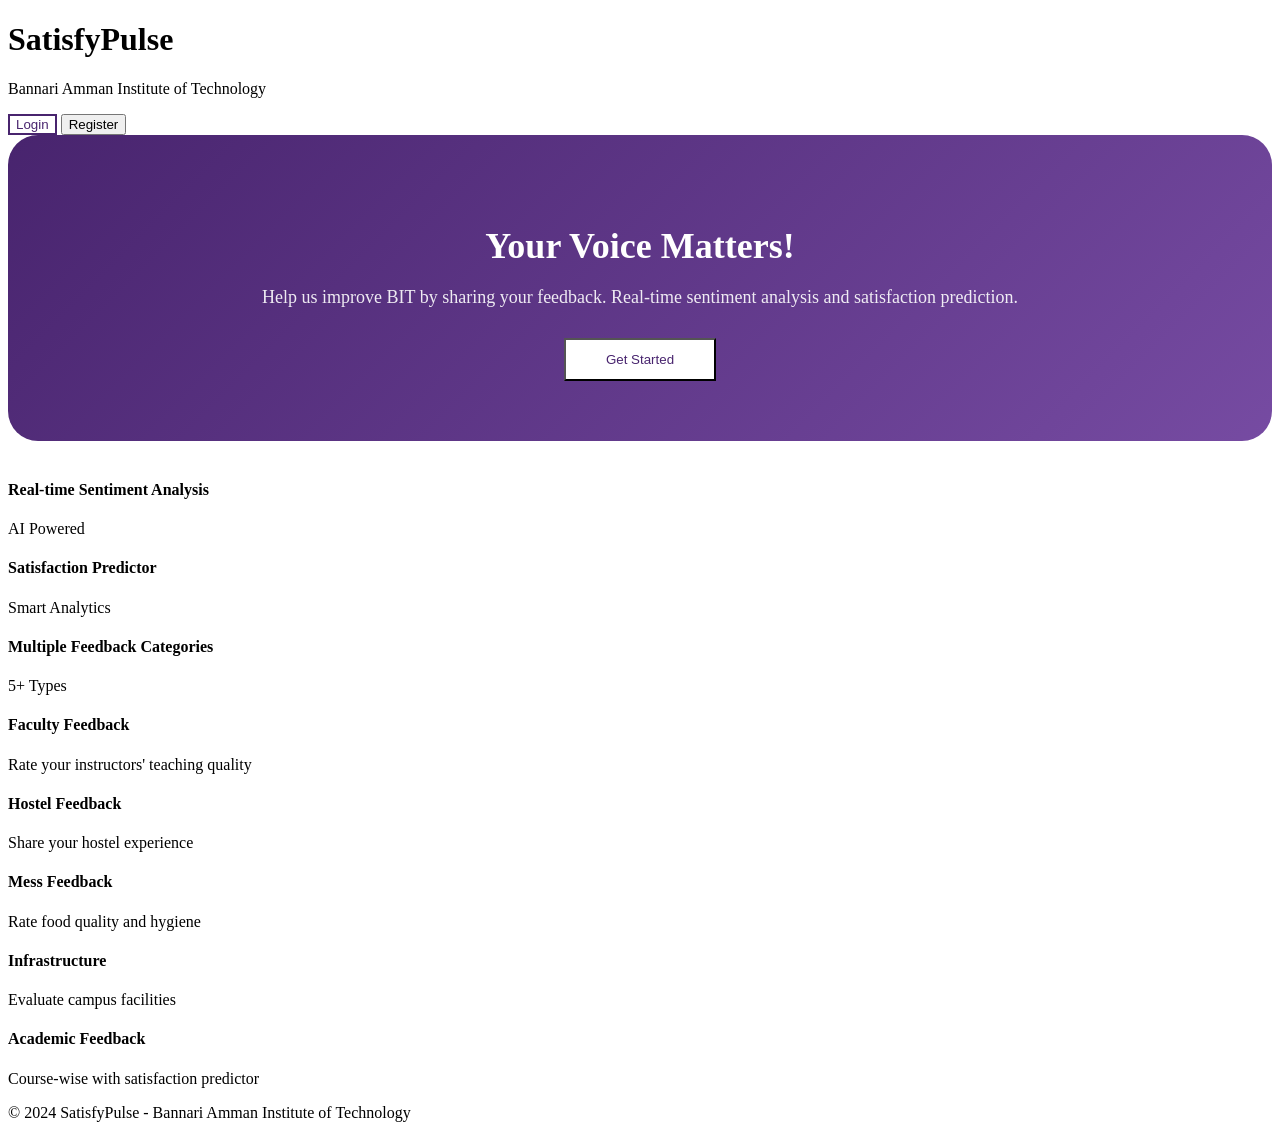
==== frontend/index.html @ 947a4188 "Initial commit - full project" ====
<!DOCTYPE html>
<html lang="en">
<head>
    <meta charset="UTF-8">
    <meta name="viewport" content="width=device-width, initial-scale=1.0">
    <title>SatisfyPulse - BIT Student Satisfaction System</title>
    <link rel="stylesheet" href="/css/style.css">
    <style>
        .hero-section {
            background: linear-gradient(135deg, #48246E 0%, #764ba2 100%);
            border-radius: 30px;
            padding: 60px;
            text-align: center;
            color: white;
            margin-bottom: 40px;
        }
        .hero-section h2 {
            font-size: 36px;
            margin-bottom: 20px;
        }
        .hero-section p {
            font-size: 18px;
            margin-bottom: 30px;
            opacity: 0.9;
        }
        .feature-icon {
            font-size: 40px;
            color: #48246E;
            margin-bottom: 15px;
        }
        .feature-card {
            text-align: center;
            padding: 30px;
        }
    </style>
</head>
<body>
    <div class="purple-bar"></div>
    <div class="white-bar">
        <div class="logo">
            <h1>SatisfyPulse</h1>
            <p>Bannari Amman Institute of Technology</p>
        </div>
        <div class="user-info">
            <button onclick="location.href='/login.html'" class="logout-btn" style="background: transparent; border: 2px solid #48246E; color: #48246E;">Login</button>
            <button onclick="location.href='/register.html'" class="logout-btn">Register</button>
        </div>
    </div>

    <div class="container">
        <div class="hero-section">
            <h2>Your Voice Matters!</h2>
            <p>Help us improve BIT by sharing your feedback. Real-time sentiment analysis and satisfaction prediction.</p>
            <button class="btn" onclick="location.href='/login.html'" style="width: auto; padding: 12px 40px; background: white; color: #48246E;">Get Started</button>
        </div>

        <div class="stats-grid">
            <div class="stat-card">
                <i class="fas fa-brain" style="font-size: 40px; margin-bottom: 10px;"></i>
                <h4>Real-time Sentiment Analysis</h4>
                <div class="value">AI Powered</div>
            </div>
            <div class="stat-card">
                <i class="fas fa-chart-line" style="font-size: 40px; margin-bottom: 10px;"></i>
                <h4>Satisfaction Predictor</h4>
                <div class="value">Smart Analytics</div>
            </div>
            <div class="stat-card">
                <i class="fas fa-clipboard-list" style="font-size: 40px; margin-bottom: 10px;"></i>
                <h4>Multiple Feedback Categories</h4>
                <div class="value">5+ Types</div>
            </div>
        </div>

        <div class="categories-grid">
            <div class="category-card" onclick="location.href='/login.html'">
                <i class="fas fa-chalkboard-user icon"></i>
                <h4>Faculty Feedback</h4>
                <p>Rate your instructors' teaching quality</p>
            </div>
            <div class="category-card" onclick="location.href='/login.html'">
                <i class="fas fa-building icon"></i>
                <h4>Hostel Feedback</h4>
                <p>Share your hostel experience</p>
            </div>
            <div class="category-card" onclick="location.href='/login.html'">
                <i class="fas fa-utensils icon"></i>
                <h4>Mess Feedback</h4>
                <p>Rate food quality and hygiene</p>
            </div>
            <div class="category-card" onclick="location.href='/login.html'">
                <i class="fas fa-school icon"></i>
                <h4>Infrastructure</h4>
                <p>Evaluate campus facilities</p>
            </div>
            <div class="category-card" onclick="location.href='/login.html'">
                <i class="fas fa-graduation-cap icon"></i>
                <h4>Academic Feedback</h4>
                <p>Course-wise with satisfaction predictor</p>
            </div>
        </div>
    </div>

    <footer>
        <p>&copy; 2024 SatisfyPulse - Bannari Amman Institute of Technology</p>
    </footer>
</body>
</html>
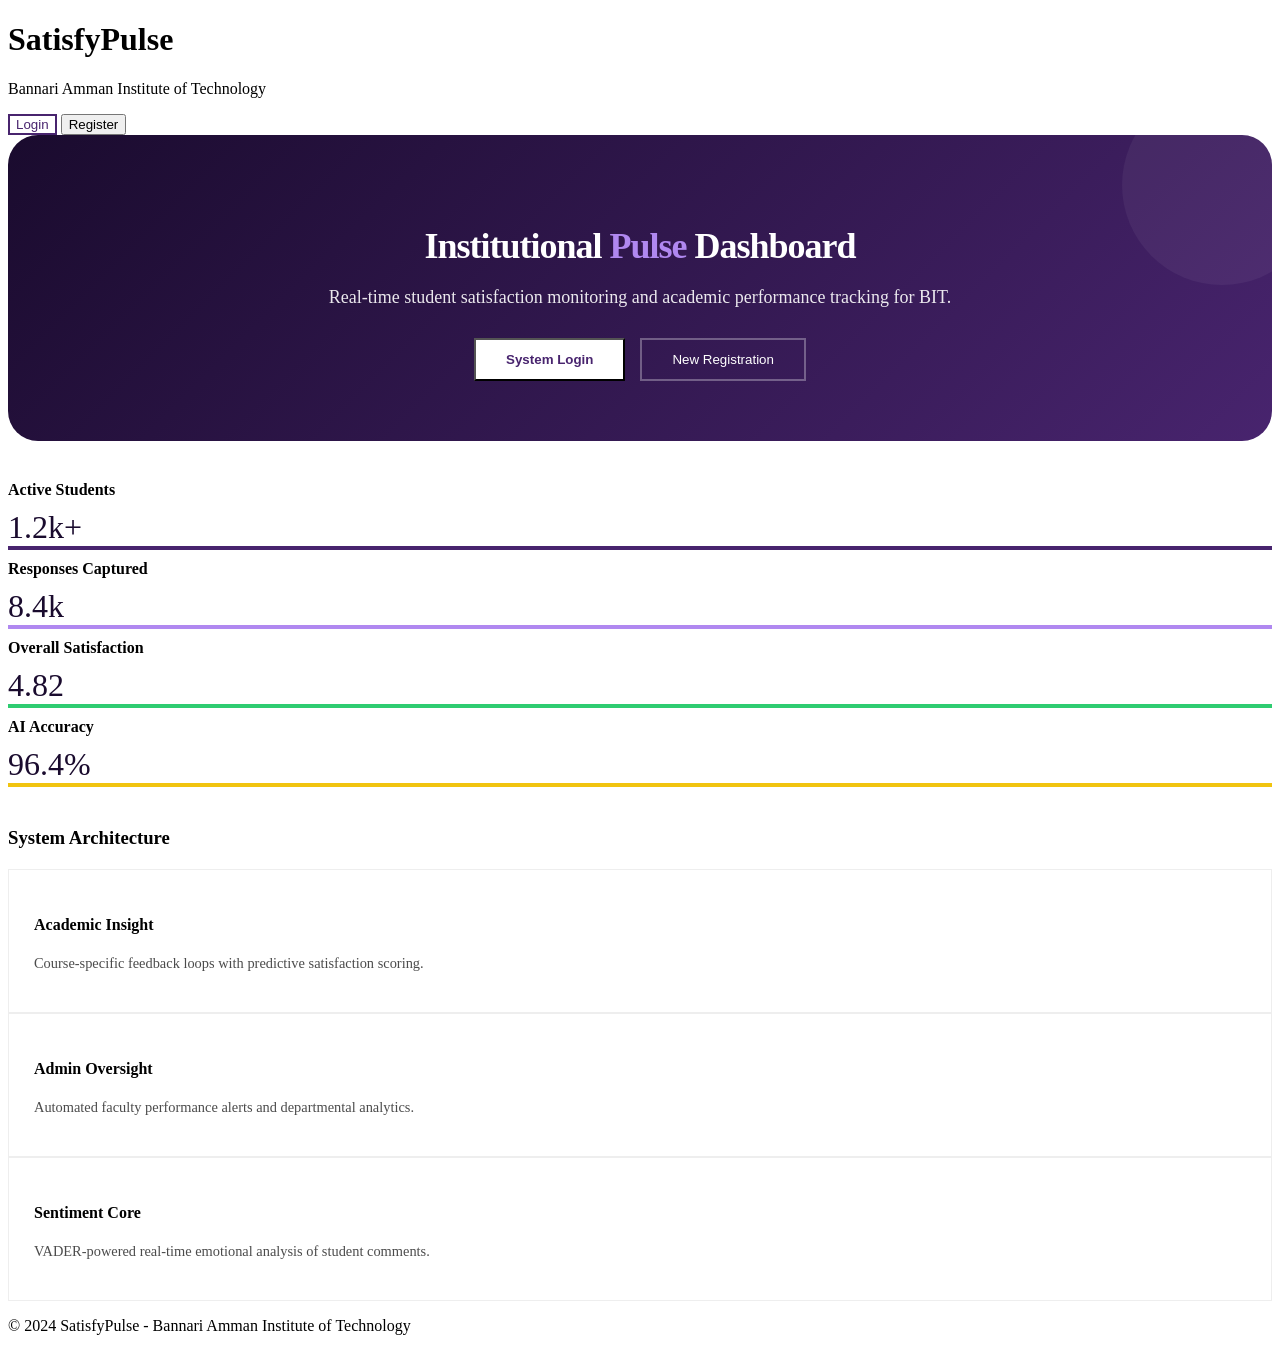
==== commit 34129354: "Standardize email formats, implement faculty alerts, and redesign landing page" ====
--- a/frontend/index.html
+++ b/frontend/index.html
@@ -33,6 +33,22 @@
             padding: 30px;
         }
     </style>
+    <script>
+        // Auto-login persistence check
+        fetch('/api/me', { credentials: 'include' })
+            .then(response => {
+                if (response.ok) return response.json();
+                throw new Error('Not logged in');
+            })
+            .then(user => {
+                if (user && user.role) {
+                    if (user.role === 'student') window.location.replace('student.html');
+                    else if (user.role === 'faculty') window.location.replace('faculty.html');
+                    else if (user.role === 'admin') window.location.replace('admin.html');
+                }
+            })
+            .catch(err => console.log('Session check: Not logged in'));
+    </script>
 </head>
 <body>
     <div class="purple-bar"></div>
@@ -48,55 +64,57 @@
     </div>
 
     <div class="container">
-        <div class="hero-section">
-            <h2>Your Voice Matters!</h2>
-            <p>Help us improve BIT by sharing your feedback. Real-time sentiment analysis and satisfaction prediction.</p>
-            <button class="btn" onclick="location.href='/login.html'" style="width: auto; padding: 12px 40px; background: white; color: #48246E;">Get Started</button>
-        </div>
-
-        <div class="stats-grid">
-            <div class="stat-card">
-                <i class="fas fa-brain" style="font-size: 40px; margin-bottom: 10px;"></i>
-                <h4>Real-time Sentiment Analysis</h4>
-                <div class="value">AI Powered</div>
-            </div>
-            <div class="stat-card">
-                <i class="fas fa-chart-line" style="font-size: 40px; margin-bottom: 10px;"></i>
-                <h4>Satisfaction Predictor</h4>
-                <div class="value">Smart Analytics</div>
-            </div>
-            <div class="stat-card">
-                <i class="fas fa-clipboard-list" style="font-size: 40px; margin-bottom: 10px;"></i>
-                <h4>Multiple Feedback Categories</h4>
-                <div class="value">5+ Types</div>
+        <div class="hero-section" style="background: linear-gradient(135deg, #1a0b2e 0%, #48246E 100%); position: relative; overflow: hidden;">
+            <div style="position: absolute; top: -50px; right: -50px; width: 200px; height: 200px; background: rgba(255,255,255,0.05); border-radius: 50%;"></div>
+            <h2 style="font-weight: 800; letter-spacing: -1px;">Institutional <span style="color: #b088f0;">Pulse</span> Dashboard</h2>
+            <p>Real-time student satisfaction monitoring and academic performance tracking for BIT.</p>
+            <div style="display: flex; gap: 15px; justify-content: center; margin-top: 20px;">
+                <button class="btn" onclick="location.href='/login.html'" style="width: auto; padding: 12px 30px; background: #fff; color: #48246E; font-weight: 600;">System Login</button>
+                <button class="btn" onclick="location.href='/register.html'" style="width: auto; padding: 12px 30px; background: transparent; border: 2px solid rgba(255,255,255,0.3); color: white;">New Registration</button>
             </div>
         </div>
 
-        <div class="categories-grid">
-            <div class="category-card" onclick="location.href='/login.html'">
-                <i class="fas fa-chalkboard-user icon"></i>
-                <h4>Faculty Feedback</h4>
-                <p>Rate your instructors' teaching quality</p>
+        <div class="stats-grid" style="grid-template-columns: repeat(auto-fit, minmax(200px, 1fr));">
+            <div class="stat-card" style="background: white; border-bottom: 4px solid #48246E;">
+                <i class="fas fa-users" style="color: #48246E; font-size: 24px;"></i>
+                <h4 style="margin: 10px 0;">Active Students</h4>
+                <div class="value" style="font-size: 32px; color: #1a0b2e;">1.2k+</div>
             </div>
-            <div class="category-card" onclick="location.href='/login.html'">
-                <i class="fas fa-building icon"></i>
-                <h4>Hostel Feedback</h4>
-                <p>Share your hostel experience</p>
+            <div class="stat-card" style="background: white; border-bottom: 4px solid #b088f0;">
+                <i class="fas fa-check-double" style="color: #b088f0; font-size: 24px;"></i>
+                <h4 style="margin: 10px 0;">Responses Captured</h4>
+                <div class="value" style="font-size: 32px; color: #1a0b2e;">8.4k</div>
             </div>
-            <div class="category-card" onclick="location.href='/login.html'">
-                <i class="fas fa-utensils icon"></i>
-                <h4>Mess Feedback</h4>
-                <p>Rate food quality and hygiene</p>
+            <div class="stat-card" style="background: white; border-bottom: 4px solid #2ecc71;">
+                <i class="fas fa-smile-beam" style="color: #2ecc71; font-size: 24px;"></i>
+                <h4 style="margin: 10px 0;">Overall Satisfaction</h4>
+                <div class="value" style="font-size: 32px; color: #1a0b2e;">4.82</div>
             </div>
-            <div class="category-card" onclick="location.href='/login.html'">
-                <i class="fas fa-school icon"></i>
-                <h4>Infrastructure</h4>
-                <p>Evaluate campus facilities</p>
+            <div class="stat-card" style="background: white; border-bottom: 4px solid #f1c40f;">
+                <i class="fas fa-bolt" style="color: #f1c40f; font-size: 24px;"></i>
+                <h4 style="margin: 10px 0;">AI Accuracy</h4>
+                <div class="value" style="font-size: 32px; color: #1a0b2e;">96.4%</div>
             </div>
-            <div class="category-card" onclick="location.href='/login.html'">
-                <i class="fas fa-graduation-cap icon"></i>
-                <h4>Academic Feedback</h4>
-                <p>Course-wise with satisfaction predictor</p>
+        </div>
+
+        <div class="card" style="margin-top: 40px; border-radius: 20px;">
+            <h3 style="margin-bottom: 20px;"><i class="fas fa-project-diagram"></i> System Architecture</h3>
+            <div class="categories-grid" style="grid-template-columns: repeat(auto-fit, minmax(220px, 1fr)); gap: 20px;">
+                <div class="category-card" style="padding: 25px; border: 1px solid #eee;">
+                    <i class="fas fa-graduation-cap" style="font-size: 30px; color: #48246E; margin-bottom: 15px;"></i>
+                    <h4>Academic Insight</h4>
+                    <p style="font-size: 0.9em; opacity: 0.7;">Course-specific feedback loops with predictive satisfaction scoring.</p>
+                </div>
+                <div class="category-card" style="padding: 25px; border: 1px solid #eee;">
+                    <i class="fas fa-shield-alt" style="font-size: 30px; color: #48246E; margin-bottom: 15px;"></i>
+                    <h4>Admin Oversight</h4>
+                    <p style="font-size: 0.9em; opacity: 0.7;">Automated faculty performance alerts and departmental analytics.</p>
+                </div>
+                <div class="category-card" style="padding: 25px; border: 1px solid #eee;">
+                    <i class="fas fa-robot" style="font-size: 30px; color: #48246E; margin-bottom: 15px;"></i>
+                    <h4>Sentiment Core</h4>
+                    <p style="font-size: 0.9em; opacity: 0.7;">VADER-powered real-time emotional analysis of student comments.</p>
+                </div>
             </div>
         </div>
     </div>
@@ -105,4 +123,4 @@
         <p>&copy; 2024 SatisfyPulse - Bannari Amman Institute of Technology</p>
     </footer>
 </body>
-</html>+</html>
